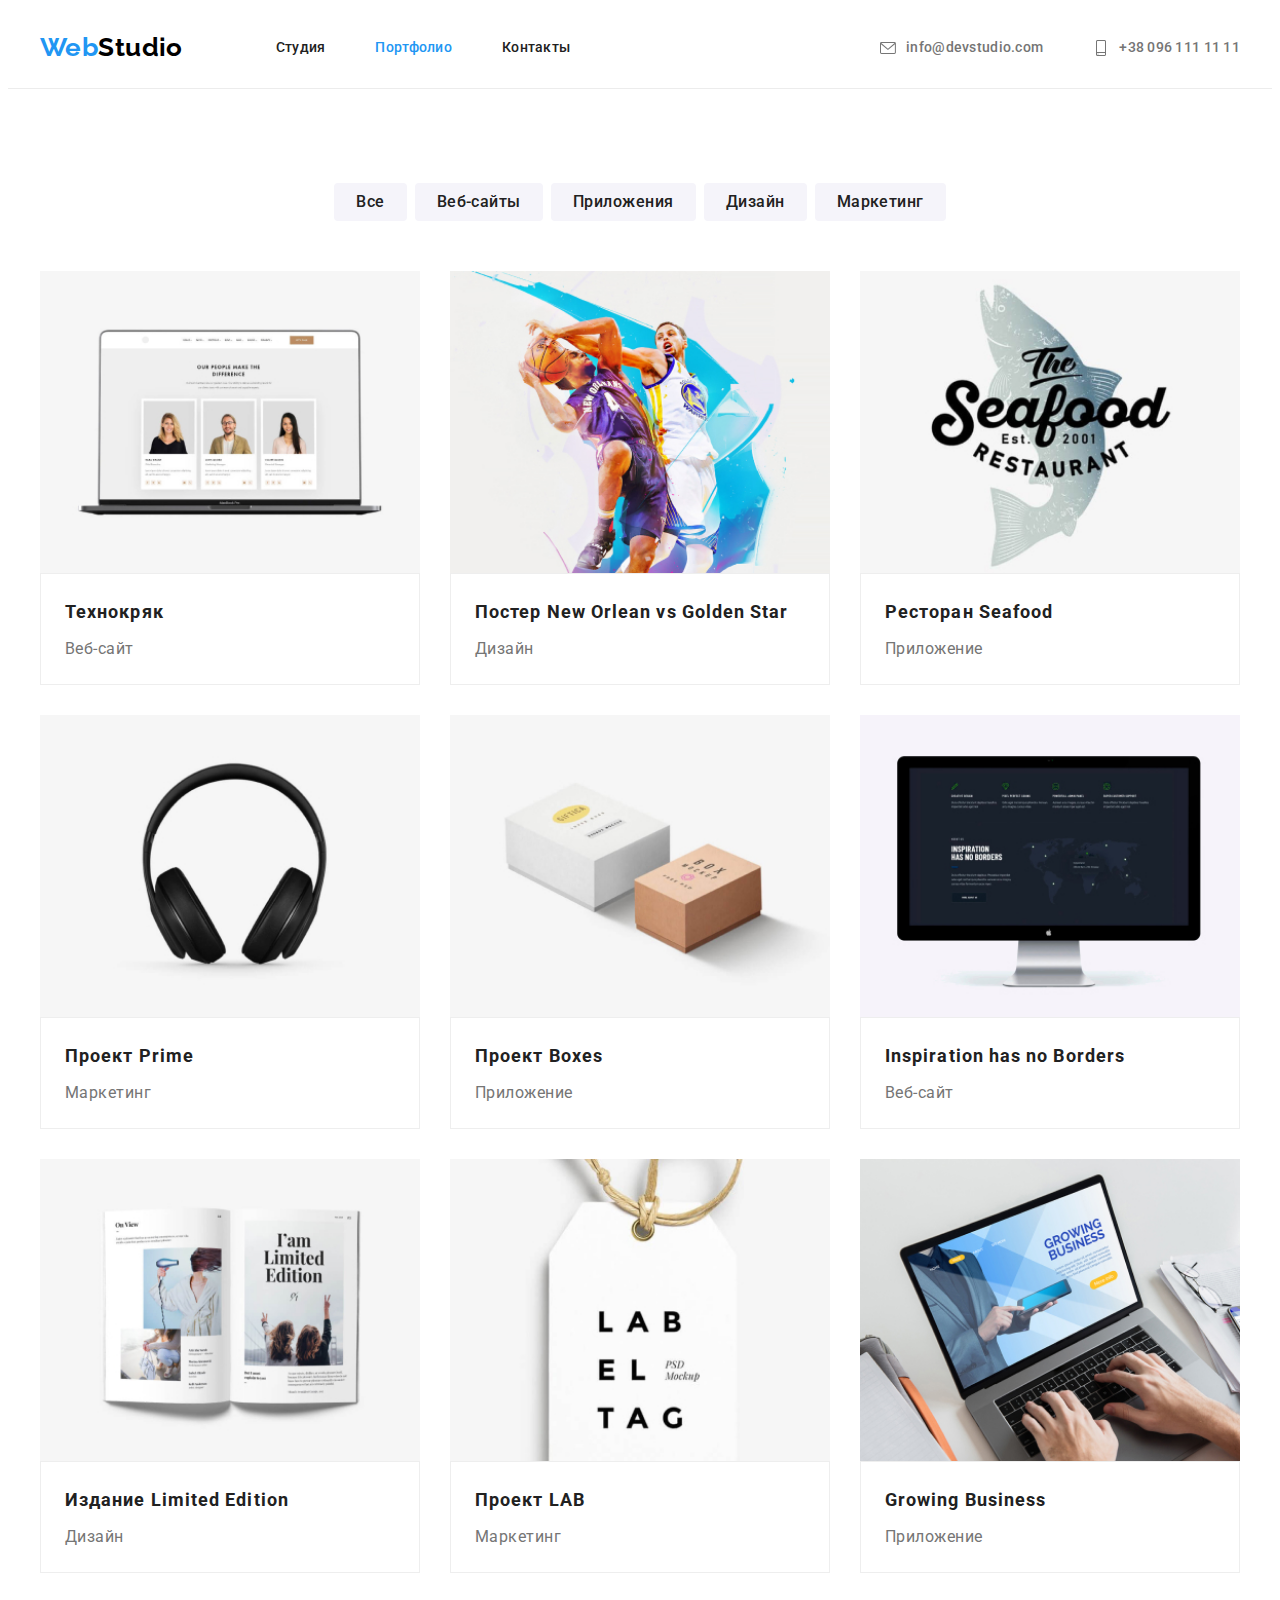
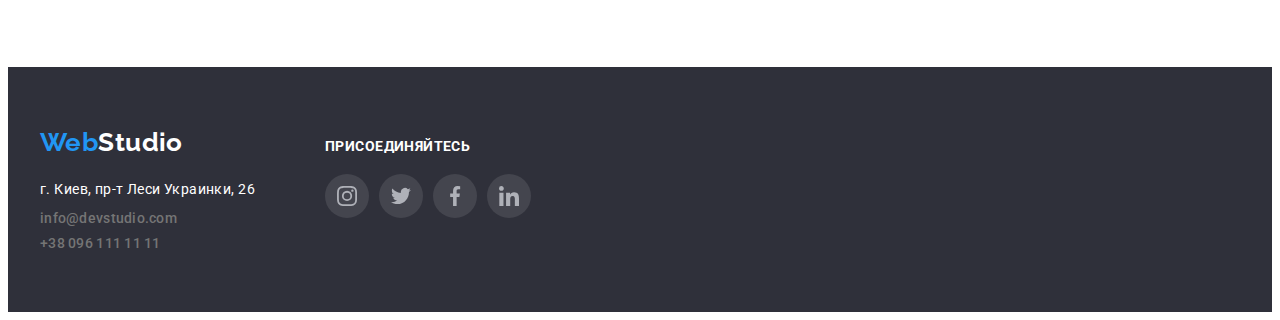
==== portfolio.html @ 3c3c9b8a "Add files via upload" ====
<!DOCTYPE html>
<html lang="ru">
  <head>
    <meta charset="UTF-8" />
    <meta http-equiv="X-UA-Compatible" content="IE=edge" />
    <meta name="viewport" content="width=device-width, initial-scale=1.0" />
    <title>Портфоліо</title>
    <link rel="preconnect" href="https://fonts.googleapis.com" />
    <link rel="preconnect" href="https://fonts.gstatic.com" crossorigin />
    <link
      href="https://fonts.googleapis.com/css2?family=Raleway:wght@700&family=Roboto:wght@400;500;700;900&display=swap"
      rel="stylesheet"
    />
    <link
      rel="stylesheet"
      href="https://cdnjs.cloudflare.com/ajax/libs/modern-normalize/1.1.0/modern-normalize.min.css"
      integrity="sha512-wpPYUAdjBVSE4KJnH1VR1HeZfpl1ub8YT/NKx4PuQ5NmX2tKuGu6U/JRp5y+Y8XG2tV+wKQpNHVUX03MfMFn9Q=="
      crossorigin="anonymous"
      referrerpolicy="no-referrer"
    />
    <link rel="stylesheet" href="./css/styles.css" />
  </head>
  <body>
    <header class="site-header">
      <div class="container">
        <a href="/" class="logo link"
          >Web<span class="logo-studio">Studio</span></a
        >
        <nav class="site-nav">
          <ul class="nav-list">
            <li class="nav-item">
              <a href="./index.html" class="nav-link link">Студия</a>
            </li>
            <li class="nav-item">
              <a href="./portfolio.html" class="nav-link current link"
                >Портфолио</a
              >
            </li>
            <li class="nav-item">
              <a href="" class="nav-link link">Контакты</a>
            </li>
          </ul>
        </nav>
        <ul class="contacts-list">
          <li class="contacts">
            <a href="mailto:info@devstudio.com" class="contacts-link link"
              ><svg class="icon-contacts" width="16" height="12">
                <use href="./images/icons.svg#icon-envelope"></use></svg
              >info@devstudio.com</a
            >
          </li>
          <li class="contacts">
            <a href="tel:+380961111111" class="contacts-link link"
              ><svg class="icon-contacts" width="10" height="16">
                <use href="./images/icons.svg#icon-smartphone"></use></svg
              >+38 096 111 11 11</a
            >
          </li>
        </ul>
      </div>
    </header>

    <main>
      <section class="section portfolio">
        <div class="container">
          <h1 class="visually-hidden">Portfolio</h1>
          <!-- Filter buttons -->
          <ul class="btn-list">
            <li class="filter-item">
              <button type="button" class="filter-btn">Все</button>
            </li>
            <li class="filter-item">
              <button type="button" class="filter-btn">Веб-сайты</button>
            </li>
            <li class="filter-item">
              <button type="button" class="filter-btn">Приложения</button>
            </li>
            <li class="filter-item">
              <button type="button" class="filter-btn">Дизайн</button>
            </li>
            <li class="filter-item">
              <button type="button" class="filter-btn">Маркетинг</button>
            </li>
          </ul>
          <!-- Projects -->
          <ul class="project-list">
            <li class="project-card">
              <a href="" class="card-link link">
                <img
                  src="./images/porttechnocrack.jpg"
                  alt="technocrack"
                  width="370"
                  height="294"
                />
                <div class="card-description">
                  <h2 class="project-title">Технокряк</h2>
                  <p class="project-type">Веб-сайт</p>
                </div>
              </a>
            </li>
            <li class="project-card">
              <a href="" class="card-link link">
                <img
                  src="./images/portbasketball.jpg"
                  alt="basketball"
                  width="370"
                  height="294"
                />
                <div class="card-description">
                  <h2 class="project-title">
                    Постер New Orlean vs Golden Star
                  </h2>
                  <p class="project-type">Дизайн</p>
                </div>
              </a>
            </li>
            <li class="project-card">
              <a href="" class="card-link link">
                <img
                  src="./images/portseafood.jpg"
                  alt="seafood"
                  width="370"
                  height="294"
                />
                <div class="card-description">
                  <h2 class="project-title">Ресторан Seafood</h2>
                  <p class="project-type">Приложение</p>
                </div>
              </a>
            </li>
            <li class="project-card">
              <a href="" class="card-link link">
                <img
                  src="./images/portheadphone.jpg"
                  alt="headphone"
                  width="370"
                  height="294"
                />
                <div class="card-description">
                  <h2 class="project-title">Проект Prime</h2>
                  <p class="project-type">Маркетинг</p>
                </div>
              </a>
            </li>
            <li class="project-card">
              <a href="" class="card-link link">
                <img
                  src="./images/portboxes.jpg"
                  alt="boxes"
                  width="370"
                  height="294"
                />
                <div class="card-description">
                  <h2 class="project-title">Проект Boxes</h2>
                  <p class="project-type">Приложение</p>
                </div>
              </a>
            </li>
            <li class="project-card">
              <a href="" class="card-link link">
                <img
                  src="./images/portmonitor.jpg"
                  alt="monitor"
                  width="370"
                  height="294"
                />
                <div class="card-description">
                  <h2 class="project-title">Inspiration has no Borders</h2>
                  <p class="project-type">Веб-сайт</p>
                </div>
              </a>
            </li>
            <li class="project-card">
              <a href="" class="card-link link">
                <img
                  src="./images/portbook.jpg"
                  alt="book"
                  width="370"
                  height="294"
                />
                <div class="card-description">
                  <h2 class="project-title">Издание Limited Edition</h2>
                  <p class="project-type">Дизайн</p>
                </div>
              </a>
            </li>
            <li class="project-card">
              <a href="" class="card-link link">
                <img
                  src="./images/portlab.jpg"
                  alt="brief"
                  width="370"
                  height="294"
                />
                <div class="card-description">
                  <h2 class="project-title">Проект LAB</h2>
                  <p class="project-type">Маркетинг</p>
                </div>
              </a>
            </li>
            <li class="project-card">
              <a href="" class="card-link link">
                <img
                  src="./images/portlaptop.jpg"
                  alt="laptop"
                  width="370"
                  height="294"
                />
                <div class="card-description">
                  <h2 class="project-title">Growing Business</h2>
                  <p class="project-type">Приложение</p>
                </div>
              </a>
            </li>
          </ul>
        </div>
      </section>
    </main>

    <footer class="ftr">
      <div class="container">
        <div class="address-block">
          <a href="/" class="logo link"
            >Web<span class="logo-studio foot">Studio</span></a
          >
          <address class="address">
            <ul>
              <li class="contacts-item">
                <a
                  href="https://www.google.com/maps/place/%D0%B1%D1%83%D0%BB%D1%8C%D0%B2%D0%B0%D1%80+%D0%9B%D0%B5%D1%81%D1%96+%D0%A3%D0%BA%D1%80%D0%B0%D1%97%D0%BD%D0%BA%D0%B8,+26,+%D0%9A%D0%B8%D1%97%D0%B2,+02000/@50.4265807,30.5361971,17z/data=!3m1!4b1!4m5!3m4!1s0x40d4cf0e033ecbe9:0x57a4dffefec77da0!8m2!3d50.4265807!4d30.5383858"
                  target="_blank"
                  rel="noopener noreferrer nofollow"
                  class="location"
                >
                  г. Киев, пр-т Леси Украинки, 26
                </a>
              </li>
              <li class="contacts-item">
                <a href="mailto:info@devstudio.com" class="contacts-link link"
                  >info@devstudio.com</a
                >
              </li>
              <li class="contacts-item">
                <a href="tel:+380961111111" class="contacts-link link"
                  >+38 096 111 11 11</a
                >
              </li>
            </ul>
          </address>
        </div>
        <div class="social-ftr">
          <p class="social-ftr-text">присоединяйтесь</p>
          <ul class="card-soc-list">
            <li class="card-soc-item">
              <a href="" class="card-soc-link">
                <svg class="card-soc-icon>" width="20" height="20">
                  <use href="./images/icons.svg#icon-instagram"></use>
                </svg>
              </a>
            </li>
            <li class="card-soc-item">
              <a href="" class="card-soc-link">
                <svg class="card-soc-icon>" width="20" height="20">
                  <use href="./images/icons.svg#icon-twitter"></use>
                </svg>
              </a>
            </li>
            <li class="card-soc-item">
              <a href="" class="card-soc-link">
                <svg class="card-soc-icon>" width="20" height="20">
                  <use href="./images/icons.svg#icon-facebook"></use>
                </svg>
              </a>
            </li>
            <li class="card-soc-item">
              <a href="" class="card-soc-link">
                <svg class="card-soc-icon>" width="20" height="20">
                  <use href="./images/icons.svg#icon-linkedin"></use>
                </svg>
              </a>
            </li>
          </ul>
        </div>
      </div>
    </footer>
  </body>
</html>
---- css/styles.css ----
:root {
  --primary-text-color: #757575;
  --title-text-color: #212121;
  --accent-color: #2196f3;
  --background-color: #ffffff;
  --secondary-background-color: #2f303a;
  --black-clear-color: #000000;
  --icons-base-color: #afb1b8;
}

body {
  color: var(--primary-text-color);
  background-color: var(--background-color);
  font-family: 'Roboto', sans-serif;
  font-size: 14px;
  letter-spacing: 0.03em;
}

h1,
h2,
h3,
p,
ul {
  margin: 0;
  padding: 0;
}

img {
  display: block;
  width: 100%;
  height: auto;
}

button {
  cursor: pointer;
}

ul {
  list-style: none;
}

.visually-hidden {
  position: absolute;
  white-space: nowrap;
  width: 1px;
  height: 1px;
  overflow: hidden;
  border: 0;
  padding: 0;
  clip: rect(0 0 0 0);
  clip-path: inset(50%);
  margin: -1px;
}

.link {
  text-decoration: none;
}

.link:hover,
.link:focus {
  color: var(--accent-color);
  fill: currentColor;
}

.container {
  margin: 0 auto;
  width: 1200px;
  padding: 0 15px;
}

.section {
  padding: 94px 0;
}

/* _______________________________________________________________HEADER_____________________________________________ */

.site-header .container {
  display: flex;
  align-items: center;
}

.site-header {
  border-bottom: 1px solid #ececec;
}

/*_____________________________________________ logo____ */

.logo {
  color: var(--accent-color);
}

.logo-studio {
  color: var(--black-clear-color);
}

.logo-studio.foot {
  color: var(--background-color);
}

.logo,
.logo-studio {
  font-family: 'Raleway', sans-serif;
  font-weight: 700;
  font-size: 26px;
  line-height: 1.2;
}

/*_____________________________________ site-nav + contacts___ */

.site-nav {
  display: flex;
  margin-left: 93px;
}

.nav-list {
  display: flex;
}

.nav-item:not(:last-child),
.contacts:not(:last-child) {
  margin-right: 50px;
}

.nav-link,
.contacts-link {
  font-weight: 500;
  font-size: 14px;
  line-height: 1.14;
  letter-spacing: 0.02em;
}

.nav-link {
  display: block;
  padding: 32px 0;
  color: var(--title-text-color);
}

.nav-link.current {
  color: var(--accent-color);
}

.contacts-list {
  display: flex;
  align-items: center;
  margin-left: auto;
}

.contacts-link {
  display: flex;
  align-items: center;
  color: var(--primary-text-color);
  fill: currentColor;
}

.icon-contacts {
  width: 16px;
  height: 16px;
  margin-right: 10px;
}

/* __________________________________________________________________HERO______________________________________ */

.hero {
  background-color: #c4c4c4;
  background-image: linear-gradient(
      rgba(47, 48, 58, 0.4),
      rgba(47, 48, 58, 0.4)
    ),
    url(../images/hero-bg.jpg);
  background-position: center;
  background-size: 1600px 100%;
  background-repeat: no-repeat;
  text-align: center;
  padding: 200px 0;
  max-width: 1600px;
  margin-left: auto;
  margin-right: auto;
}

.hero-title {
  color: var(--background-color);
  font-weight: 900;
  font-size: 44px;
  line-height: 1.36;
  letter-spacing: 0.06em;
  text-transform: uppercase;
  width: 696px;
  margin-left: auto;
  margin-right: auto;
  margin-bottom: 30px;
}

/* ___________________________________Button___ */

.hero-btn {
  display: inline-block;
  background-color: var(--accent-color);
  color: var(--background-color);
  font-family: inherit;
  font-style: normal;
  font-weight: 700;
  font-size: 16px;
  line-height: 1.88;
  letter-spacing: 0.06em;
  text-align: center;
  padding: 10px 32px;
  border-radius: 4px;
  box-shadow: 0px 4px 4px rgba(0, 0, 0, 0.15);
}

.hero-btn:hover,
.hero-btn:focus {
  background-color: #188ce8;
}

/* __________________________________________________________________FEATURES__________________________________ */

.features-list {
  display: flex;
}

.features-item {
  display: block;
  width: 270px;
}

.features-item:not(:last-child) {
  margin-right: 30px;
}

.features-title {
  color: var(--title-text-color);
  font-weight: 700;
  font-size: 14px;
  line-height: 1.14;
  text-transform: uppercase;
  margin-bottom: 10px;
}

.features-text {
  line-height: 1.71;
}

.icon-box {
  display: flex;
  align-items: center;
  justify-content: center;
  margin-bottom: 30px;
  background-color: #f5f4fa;
  border-radius: 4px;
  height: 120px;
  width: 270px;
}

/* _______________________________________________________________WORK______________________________________________ */

.section.work {
  padding-top: 0;
}

.work-title,
.team-title {
  font-size: 36px;
  line-height: 1.17;
  letter-spacing: 0.03em;
  text-align: center;
  color: var(--title-text-color);
  margin-bottom: 50px;
}

.work-list,
.team-list {
  display: flex;
}

.work-item:not(:first-child) {
  margin-left: 30px;
}

/* _______________________________________________________________TEAM____________________________________________ */

.team {
  background-color: #f5f4fa;
}

.team-card {
  background-color: var(--background-color);
  box-shadow: 0px 1px 3px rgba(0, 0, 0, 0.12), 0px 1px 1px rgba(0, 0, 0, 0.14),
    0px 2px 1px rgba(0, 0, 0, 0.2);
  border-radius: 0px 0px 4px 4px;
}

.team-card:not(:first-child) {
  margin-left: 30px;
}

.team-item {
  padding: 30px 0;
}

.teammate {
  color: var(--title-text-color);
  font-weight: 500;
  font-size: 16px;
  line-height: 1.19;
  margin-bottom: 10px;
  letter-spacing: 0.03em;
  text-align: center;
}

.team-duty {
  font-size: 16px;
  line-height: 1.19;
  letter-spacing: 0.03em;
  text-align: center;
  margin-bottom: 16px;
}
/* _______________Social icons________ */
.card-soc-list {
  display: flex;
  justify-content: center;
}

.card-soc-item + .card-soc-item {
  margin-left: 10px;
}

.card-soc-link {
  width: 44px;
  height: 44px;
  border-radius: 50%;
  display: flex;
  justify-content: center;
  align-items: center;
  fill: var(--icons-base-color);
}

.card-soc-link:hover,
.card-soc-link:focus {
  background-color: var(--accent-color);
  fill: var(--background-color);
}

/* _______________________________________________________CLIENTS________________________________________________ */

.clients-list {
  display: flex;
  align-items: center;
  justify-content: center;
}

.clients-item:not(:last-child) {
  margin-right: 30px;
}

.clients-link {
  display: flex;
  align-items: center;
  justify-content: center;
  border: 1px solid var(--icons-base-color);
  border-radius: 4px;
  color: var(--icons-base-color);
  width: 170px;
  height: 92px;
  fill: currentColor;
}

.clients-icon {
  width: 100%;
  height: 100%;
}

.clients-link:hover,
.clients-link:focus {
  color: var(--accent-color);
  border-color: currentColor;
  fill: currentColor;
}

/* _________________________________________________________________FOOTER___________________________________________ */

.ftr {
  background-color: var(--secondary-background-color);
  padding-top: 60px;
  padding-bottom: 60px;
}

.ftr .container {
  display: flex;
  align-items: baseline;
}

.address {
  font-style: normal;
  font-size: 14px;
  line-height: 1.71;
  letter-spacing: 0.03em;
  color: rgba(255, 255, 255, 0.6);
  margin-top: 20px;
}

.location {
  color: var(--background-color);
  text-decoration: none;
}

.contacts-item:not(:last-child) {
  margin-bottom: 9px;
}

.social-ftr {
  margin-left: 70px;
}

.social-ftr-text {
  font-weight: 700;
  line-height: 1.14;
  text-transform: uppercase;
  color: var(--background-color);
  margin-bottom: 20px;
}

.social-ftr .card-soc-link {
  background-color: rgba(255, 255, 255, 0.1);
}

.social-ftr .card-soc-link:hover,
.social-ftr .card-soc-link:focus {
  background-color: var(--accent-color);
}
/*___________________________________________***PORTFOLIO***__________________________________________________- */

.filter-btn {
  display: inline-block;
  padding: 6px 22px;
  font-family: inherit;
  font-weight: 500;
  font-size: 16px;
  line-height: 1.63;
  letter-spacing: 0.03em;
  color: var(--title-text-color);
  background-color: #f5f4fa;
  border-radius: 4px;
  border: none;
  text-align: center;
}

.filter-btn:focus,
.filter-btn:hover,
.filter-btn:active {
  color: var(--background-color);
  background-color: var(--accent-color);
  box-shadow: 0px 3px 1px rgba(0, 0, 0, 0.1), 0px 1px 2px rgba(0, 0, 0, 0.08),
    0px 2px 2px rgba(0, 0, 0, 0.12);
  border-radius: 4px;
}

.btn-list {
  display: flex;
  justify-content: center;
  margin-bottom: 50px;
}

.filter-item:not(:last-child) {
  margin-right: 8px;
}

/* _________________________________________PROJECTS___________________________________ */

.project-list {
  display: flex;
  flex-wrap: wrap;
  margin-left: -30px;
  margin-top: -30px;
}

.project-card {
  flex-basis: calc(100% / 3 - 30px);
  margin-top: 30px;
  margin-left: 30px;
}

.card-description {
  border-top: none;
  border: 1px solid #eeeeee;
  padding: 20px 24px;
}

.project-title {
  font-weight: 700;
  font-size: 18px;
  line-height: 2;
  letter-spacing: 0.06em;
  color: var(--title-text-color);
  margin-bottom: 4px;
}

.project-type {
  font-size: 16px;
  line-height: 1.87;
  letter-spacing: 0.03em;
  color: var(--primary-text-color);
}

.card-link {
  display: block;
}

.card-link:hover,
.card-link:focus {
  box-shadow: 0px 1px 1px rgba(0, 0, 0, 0.12), 0px 4px 4px rgba(0, 0, 0, 0.06),
    1px 4px 6px rgba(0, 0, 0, 0.16);
}
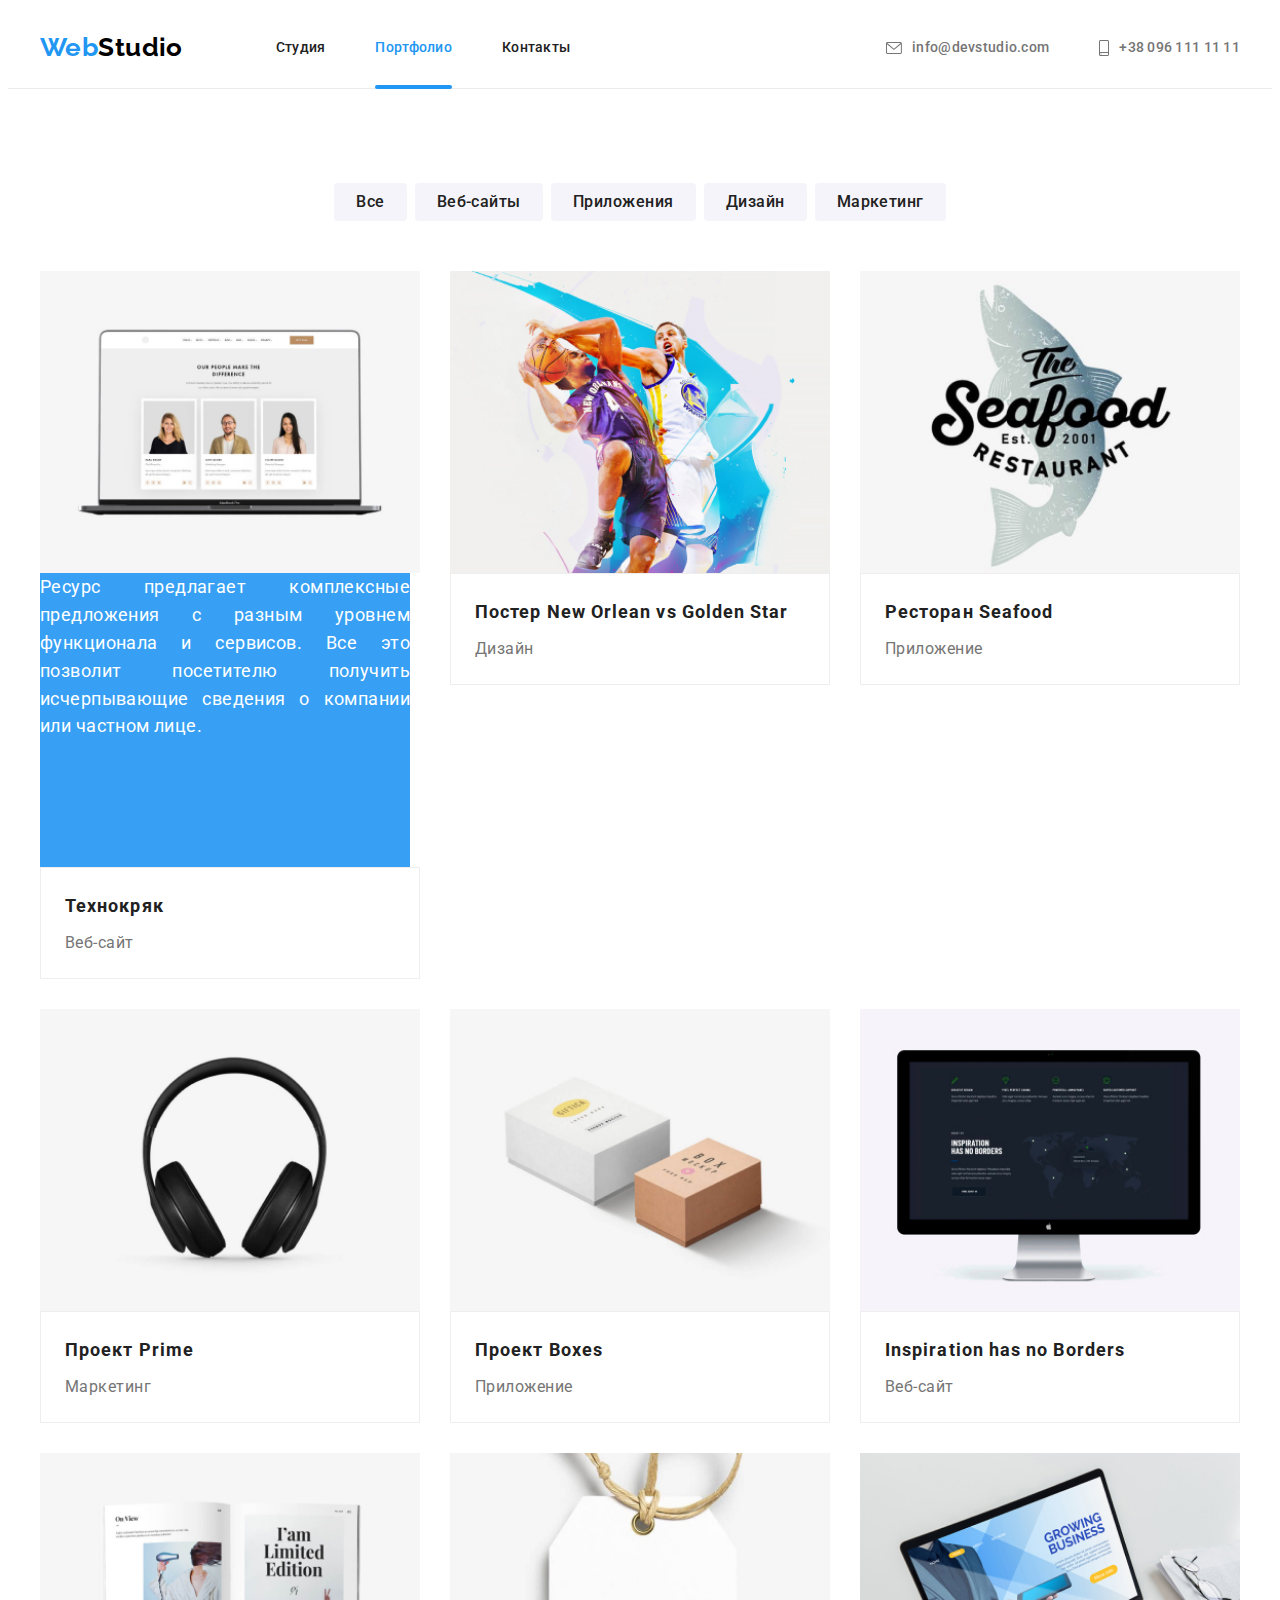
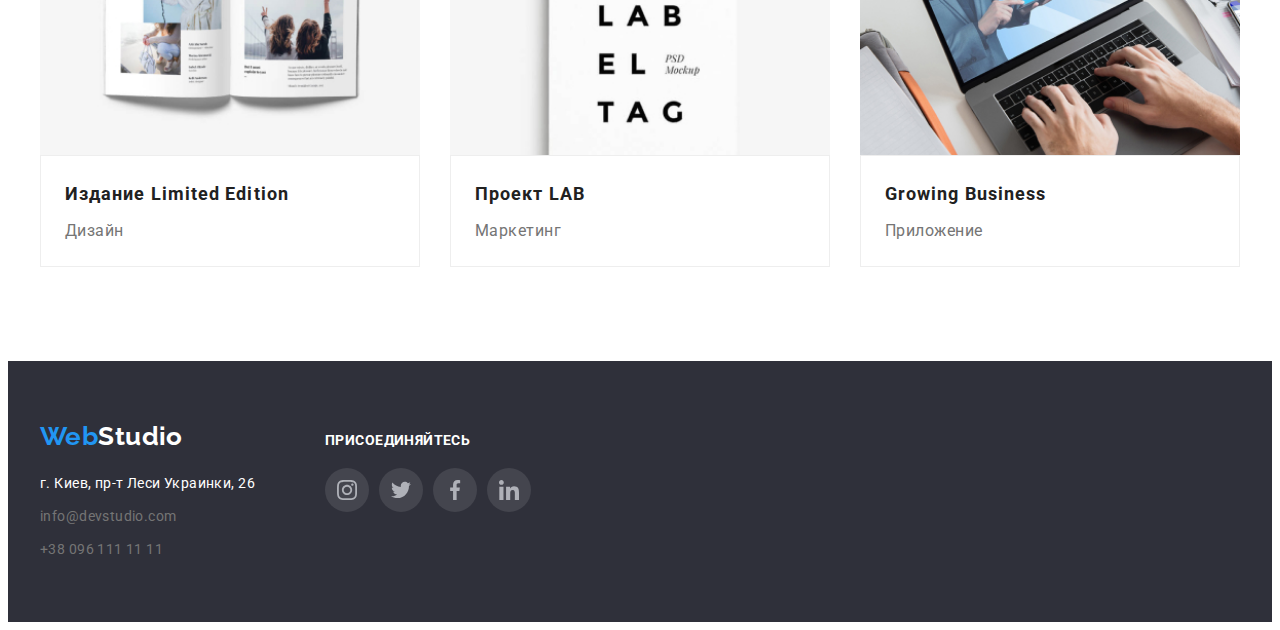
==== commit 63eaab7c: "transition" ====
--- a/portfolio.html
+++ b/portfolio.html
@@ -92,6 +92,13 @@
                   width="370"
                   height="294"
                 />
+                <div class="card-overlay">
+                  <article class="card-article">
+                    Ресурс предлагает комплексные предложения с разным уровнем
+                    функционала и сервисов. Все это позволит посетителю получить
+                    исчерпывающие сведения о компании или частном лице.
+                  </article>
+                </div>
                 <div class="card-description">
                   <h2 class="project-title">Технокряк</h2>
                   <p class="project-type">Веб-сайт</p>
--- a/css/styles.css
+++ b/css/styles.css
@@ -8,10 +8,16 @@
   --icons-base-color: #afb1b8;
 }
 
+*,
+:hover,
+:focus {
+  transition: 250ms cubic-bezier(0.4, 0, 0.2, 1);
+}
+
 body {
   color: var(--primary-text-color);
   background-color: var(--background-color);
-  font-family: 'Roboto', sans-serif;
+  font-family: "Roboto", sans-serif;
   font-size: 14px;
   letter-spacing: 0.03em;
 }
@@ -99,7 +105,7 @@
 
 .logo,
 .logo-studio {
-  font-family: 'Raleway', sans-serif;
+  font-family: "Raleway", sans-serif;
   font-weight: 700;
   font-size: 26px;
   line-height: 1.2;
@@ -112,31 +118,40 @@
   margin-left: 93px;
 }
 
-.nav-list {
-  display: flex;
-}
-
-.nav-item:not(:last-child),
-.contacts:not(:last-child) {
-  margin-right: 50px;
-}
-
-.nav-link,
-.contacts-link {
+.nav-list,
+.contacts-list {
+  display: flex;
   font-weight: 500;
   font-size: 14px;
   line-height: 1.14;
   letter-spacing: 0.02em;
 }
 
+.nav-item:not(:last-child),
+.contacts:not(:last-child) {
+  margin-right: 50px;
+}
+
 .nav-link {
   display: block;
   padding: 32px 0;
   color: var(--title-text-color);
 }
 
-.nav-link.current {
+.current {
+  position: relative;
   color: var(--accent-color);
+}
+
+.current::after {
+  content: "";
+  position: absolute;
+  bottom: -1px;
+  display: block;
+  width: 100%;
+  height: 4px;
+  border-radius: 2px;
+  background-color: currentColor;
 }
 
 .contacts-list {
@@ -153,8 +168,6 @@
 }
 
 .icon-contacts {
-  width: 16px;
-  height: 16px;
   margin-right: 10px;
 }
 
@@ -205,7 +218,12 @@
   text-align: center;
   padding: 10px 32px;
   border-radius: 4px;
+  border: hidden;
   box-shadow: 0px 4px 4px rgba(0, 0, 0, 0.15);
+  /* _____________________Animation__________ */
+  transition-property: background-color;
+  transition-duration: 2000ms;
+  transition-timing-function: linear;
 }
 
 .hero-btn:hover,
@@ -277,6 +295,26 @@
   margin-left: 30px;
 }
 
+.thumb {
+  position: relative;
+}
+
+.work-description {
+  position: absolute;
+  bottom: 0;
+  display: inline-flex;
+  justify-content: center;
+  align-items: center;
+  height: 70px;
+  width: 370px;
+  font-weight: 700;
+  font-size: 14px;
+  line-height: 1.14;
+  text-transform: uppercase;
+  color: var(--background-color);
+  background-color: rgba(47, 48, 58, 0.8);
+}
+
 /* _______________________________________________________________TEAM____________________________________________ */
 
 .team {
@@ -365,11 +403,6 @@
   fill: currentColor;
 }
 
-.clients-icon {
-  width: 100%;
-  height: 100%;
-}
-
 .clients-link:hover,
 .clients-link:focus {
   color: var(--accent-color);
@@ -428,6 +461,50 @@
 .social-ftr .card-soc-link:focus {
   background-color: var(--accent-color);
 }
+
+/* ______________________________________________________*Modal-Window*________________________________ */
+
+.backdrop {
+  position: fixed;
+  top: 0;
+  left: 0;
+  width: 100vw;
+  height: 100vh;
+  background-color: rgba(0, 0, 0, 0.2);
+}
+
+.backdrop.is-hidden {
+  opacity: 0;
+  pointer-events: none;
+  visibility: hidden;
+}
+
+.modal {
+  position: absolute;
+  top: 50%;
+  left: 50%;
+  transform: translate(-50%, -50%);
+  display: block;
+  min-width: 528px;
+  min-height: 581px;
+  background-color: var(--background-color);
+  box-shadow: 0px 1px 3px rgba(0, 0, 0, 0.12), 0px 1px 1px rgba(0, 0, 0, 0.14),
+    0px 2px 1px rgba(0, 0, 0, 0.2);
+  border-radius: 4px;
+}
+
+.btn-close {
+  position: absolute;
+  top: 8px;
+  right: 8px;
+  width: 30px;
+  height: 30px;
+  border: 1px solid rgba(0, 0, 0, 0.1);
+  border-radius: 50%;
+  background-image: url(../images/btn-close.svg);
+  background-position: center;
+}
+
 /*___________________________________________***PORTFOLIO***__________________________________________________- */
 
 .filter-btn {
@@ -506,6 +583,19 @@
   display: block;
 }
 
+.card-overlay {
+  display: block;
+  width: 370px;
+  height: 294px;
+  /* padding: 63px 24px; */
+  text-align: justify;
+  font-size: 18px;
+  line-height: 1.55;
+  color: var(--background-color);
+  background-color: rgba(33, 150, 243, 0.9);
+  overflow: hidden;
+}
+
 .card-link:hover,
 .card-link:focus {
   box-shadow: 0px 1px 1px rgba(0, 0, 0, 0.12), 0px 4px 4px rgba(0, 0, 0, 0.06),
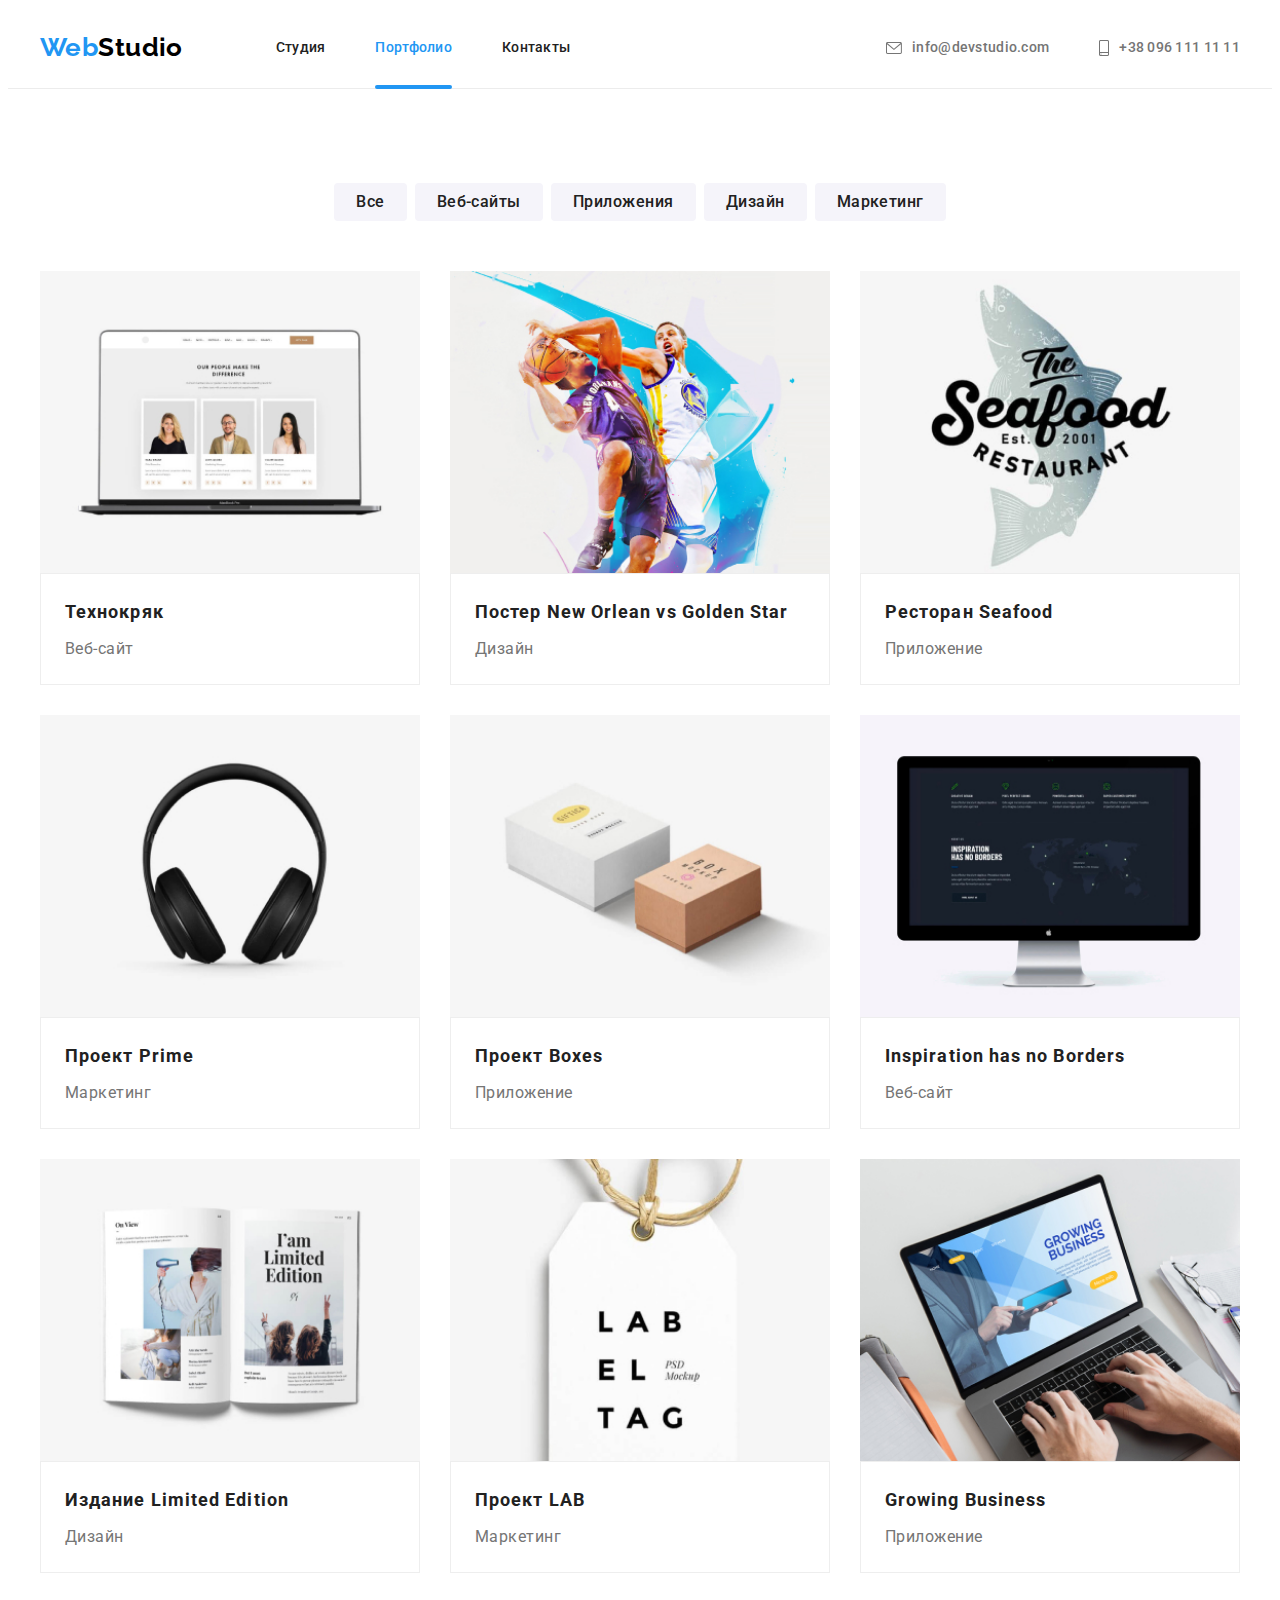
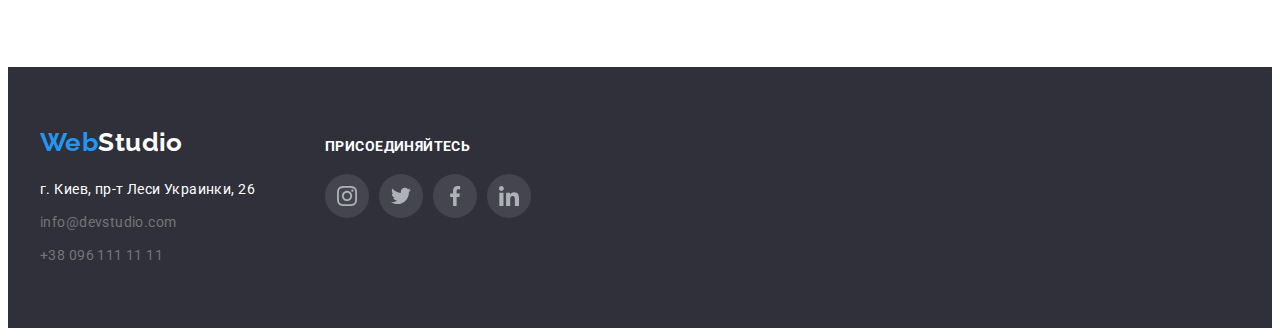
==== commit 4eed7ccf: "overflow hidden" ====
--- a/portfolio.html
+++ b/portfolio.html
@@ -113,6 +113,13 @@
                   width="370"
                   height="294"
                 />
+                <div class="card-overlay">
+                  <article class="card-article">
+                    Ресурс предлагает комплексные предложения с разным уровнем
+                    функционала и сервисов. Все это позволит посетителю получить
+                    исчерпывающие сведения о компании или частном лице.
+                  </article>
+                </div>
                 <div class="card-description">
                   <h2 class="project-title">
                     Постер New Orlean vs Golden Star
@@ -129,6 +136,13 @@
                   width="370"
                   height="294"
                 />
+                <div class="card-overlay">
+                  <article class="card-article">
+                    Ресурс предлагает комплексные предложения с разным уровнем
+                    функционала и сервисов. Все это позволит посетителю получить
+                    исчерпывающие сведения о компании или частном лице.
+                  </article>
+                </div>
                 <div class="card-description">
                   <h2 class="project-title">Ресторан Seafood</h2>
                   <p class="project-type">Приложение</p>
@@ -143,6 +157,13 @@
                   width="370"
                   height="294"
                 />
+                <div class="card-overlay">
+                  <article class="card-article">
+                    Ресурс предлагает комплексные предложения с разным уровнем
+                    функционала и сервисов. Все это позволит посетителю получить
+                    исчерпывающие сведения о компании или частном лице.
+                  </article>
+                </div>
                 <div class="card-description">
                   <h2 class="project-title">Проект Prime</h2>
                   <p class="project-type">Маркетинг</p>
@@ -157,6 +178,13 @@
                   width="370"
                   height="294"
                 />
+                <div class="card-overlay">
+                  <article class="card-article">
+                    Ресурс предлагает комплексные предложения с разным уровнем
+                    функционала и сервисов. Все это позволит посетителю получить
+                    исчерпывающие сведения о компании или частном лице.
+                  </article>
+                </div>
                 <div class="card-description">
                   <h2 class="project-title">Проект Boxes</h2>
                   <p class="project-type">Приложение</p>
@@ -171,6 +199,13 @@
                   width="370"
                   height="294"
                 />
+                <div class="card-overlay">
+                  <article class="card-article">
+                    Ресурс предлагает комплексные предложения с разным уровнем
+                    функционала и сервисов. Все это позволит посетителю получить
+                    исчерпывающие сведения о компании или частном лице.
+                  </article>
+                </div>
                 <div class="card-description">
                   <h2 class="project-title">Inspiration has no Borders</h2>
                   <p class="project-type">Веб-сайт</p>
@@ -185,6 +220,13 @@
                   width="370"
                   height="294"
                 />
+                <div class="card-overlay">
+                  <article class="card-article">
+                    Ресурс предлагает комплексные предложения с разным уровнем
+                    функционала и сервисов. Все это позволит посетителю получить
+                    исчерпывающие сведения о компании или частном лице.
+                  </article>
+                </div>
                 <div class="card-description">
                   <h2 class="project-title">Издание Limited Edition</h2>
                   <p class="project-type">Дизайн</p>
@@ -199,6 +241,13 @@
                   width="370"
                   height="294"
                 />
+                <div class="card-overlay">
+                  <article class="card-article">
+                    Ресурс предлагает комплексные предложения с разным уровнем
+                    функционала и сервисов. Все это позволит посетителю получить
+                    исчерпывающие сведения о компании или частном лице.
+                  </article>
+                </div>
                 <div class="card-description">
                   <h2 class="project-title">Проект LAB</h2>
                   <p class="project-type">Маркетинг</p>
@@ -213,6 +262,13 @@
                   width="370"
                   height="294"
                 />
+                <div class="card-overlay">
+                  <article class="card-article">
+                    Ресурс предлагает комплексные предложения с разным уровнем
+                    функционала и сервисов. Все это позволит посетителю получить
+                    исчерпывающие сведения о компании или частном лице.
+                  </article>
+                </div>
                 <div class="card-description">
                   <h2 class="project-title">Growing Business</h2>
                   <p class="project-type">Приложение</p>
--- a/css/styles.css
+++ b/css/styles.css
@@ -6,12 +6,13 @@
   --secondary-background-color: #2f303a;
   --black-clear-color: #000000;
   --icons-base-color: #afb1b8;
+  --transition-hover: transform 250ms cubic-bezier(0.4, 0, 0.2, 1);
 }
 
 *,
 :hover,
 :focus {
-  transition: 250ms cubic-bezier(0.4, 0, 0.2, 1);
+  transition: var(--transition-hover);
 }
 
 body {
@@ -581,18 +582,24 @@
 
 .card-link {
   display: block;
+  position: relative;
+  overflow: hidden;
 }
 
 .card-overlay {
+  position: absolute;
+  top: 0;
+  left: 0;
   display: block;
-  width: 370px;
+  width: 100%;
   height: 294px;
-  /* padding: 63px 24px; */
-  text-align: justify;
+  padding: 63px 24px;
   font-size: 18px;
   line-height: 1.55;
   color: var(--background-color);
   background-color: rgba(33, 150, 243, 0.9);
+  transform: translateY(100%);
+  transition: transform 250ms cubic-bezier(0.4, 0, 0.2, 1);
   overflow: hidden;
 }
 
@@ -601,3 +608,8 @@
   box-shadow: 0px 1px 1px rgba(0, 0, 0, 0.12), 0px 4px 4px rgba(0, 0, 0, 0.06),
     1px 4px 6px rgba(0, 0, 0, 0.16);
 }
+
+.card-link:hover .card-overlay {
+  transform: translateY(0%);
+  
+}